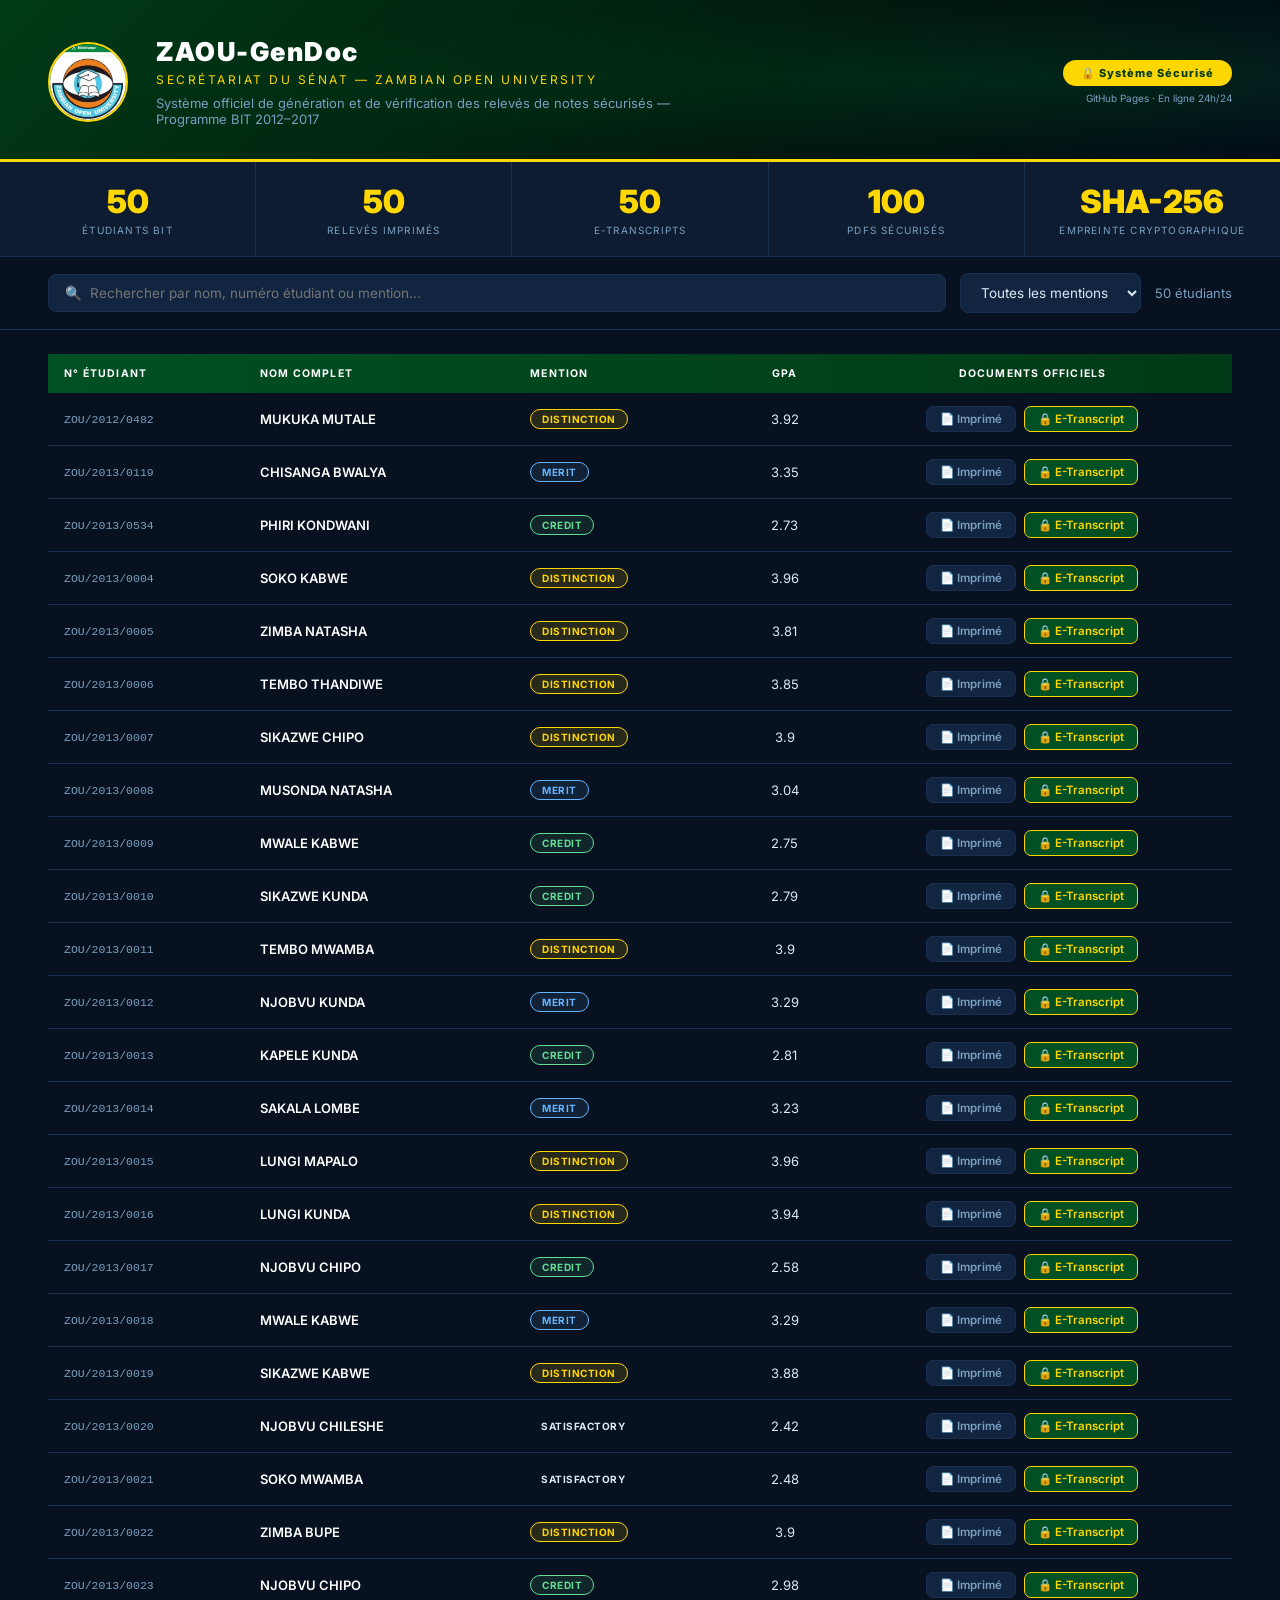
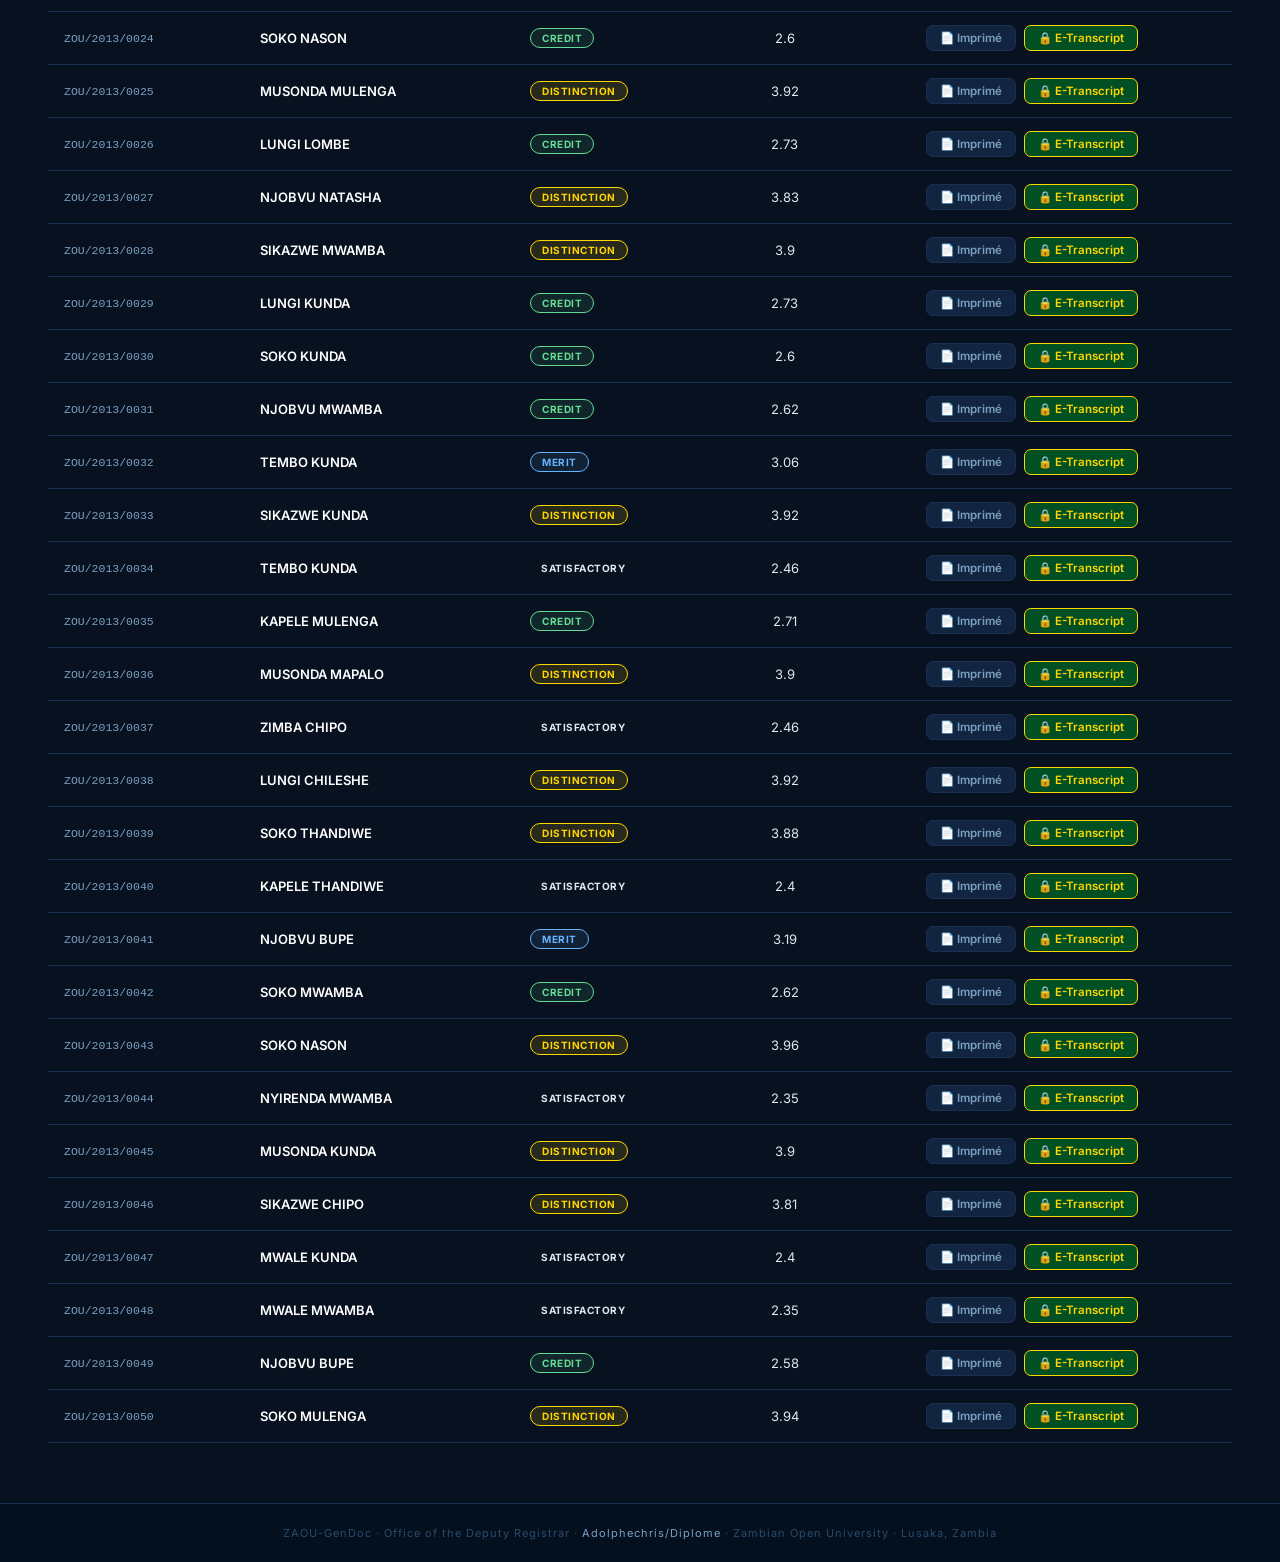
==== index.html @ 06f180b6 "feat: index.html unified portal for GitHub Pages deployment" ====
<!DOCTYPE html>
<html lang="fr">
<head>
  <meta charset="UTF-8">
  <meta name="viewport" content="width=device-width, initial-scale=1">
  <meta name="description" content="Système officiel de génération des relevés de notes sécurisés - Zambian Open University, Secrétariat du Sénat">
  <title>ZAOU-GenDoc — Secrétariat du Sénat</title>
  <link rel="preconnect" href="https://fonts.googleapis.com">
  <link href="https://fonts.googleapis.com/css2?family=Inter:wght@300;400;600;700;900&display=swap" rel="stylesheet">
  <style>
    *, *::before, *::after { box-sizing: border-box; margin: 0; padding: 0; }

    :root {
      --green-dark:   #003a16;
      --green-mid:    #005023;
      --green-light:  #007a38;
      --gold:         #FFD700;
      --gold-dim:     #c9a800;
      --bg:           #08111f;
      --bg2:          #0d1c30;
      --bg3:          #122540;
      --border:       #1a3050;
      --text:         #dde8f5;
      --text-dim:     #7a9fc0;
      --mono:         "Courier New", monospace;
    }

    body { font-family: "Inter", sans-serif; background: var(--bg); color: var(--text); min-height: 100vh; }

    /* ── HERO HEADER ── */
    .hero {
      background: linear-gradient(135deg, var(--green-dark) 0%, #001a0d 60%, #020d18 100%);
      border-bottom: 3px solid var(--gold);
      padding: 36px 48px 32px;
      display: flex; align-items: center; gap: 28px;
      position: relative; overflow: hidden;
    }
    .hero::before {
      content: ""; position: absolute; inset: 0;
      background: radial-gradient(ellipse at 80% 50%, rgba(0,120,56,0.18) 0%, transparent 65%);
    }
    .hero-logo { width: 80px; height: 80px; border-radius: 50%; border: 2.5px solid var(--gold); object-fit: cover; flex-shrink: 0; position: relative; z-index: 1; }
    .hero-text { position: relative; z-index: 1; }
    .hero-text h1 { font-size: 26px; font-weight: 900; color: #fff; letter-spacing: 1.5px; }
    .hero-text .subtitle { font-size: 12px; color: var(--gold); letter-spacing: 2.5px; text-transform: uppercase; margin-top: 5px; }
    .hero-text .desc { font-size: 13px; color: var(--text-dim); margin-top: 8px; max-width: 520px; }
    .hero-badge { margin-left: auto; position: relative; z-index: 1; text-align: right; }
    .hero-badge .pill { background: var(--gold); color: var(--green-dark); font-size: 11px; font-weight: 800; padding: 6px 18px; border-radius: 20px; letter-spacing: 1px; display: inline-block; }
    .hero-badge .updated { font-size: 10px; color: var(--text-dim); margin-top: 6px; }

    /* ── STATS ── */
    .stats-bar {
      background: var(--bg2); border-bottom: 1px solid var(--border);
      display: flex; gap: 0; padding: 0;
    }
    .stat {
      flex: 1; padding: 20px 24px; text-align: center;
      border-right: 1px solid var(--border);
      transition: background .2s;
    }
    .stat:last-child { border-right: none; }
    .stat:hover { background: var(--bg3); }
    .stat .n { font-size: 32px; font-weight: 900; color: var(--gold); }
    .stat .l { font-size: 10px; color: var(--text-dim); text-transform: uppercase; letter-spacing: 1.2px; margin-top: 3px; }

    /* ── TOOLBAR ── */
    .toolbar {
      background: var(--bg); border-bottom: 1px solid var(--border);
      padding: 16px 48px; display: flex; align-items: center; gap: 14px; flex-wrap: wrap;
    }
    .toolbar input, .toolbar select {
      background: var(--bg3); border: 1px solid var(--border); border-radius: 8px;
      color: var(--text); padding: 10px 16px; font-size: 13.5px; outline: none;
      font-family: inherit;
    }
    .toolbar input { flex: 1; min-width: 240px; }
    .toolbar input:focus, .toolbar select:focus { border-color: var(--gold); }
    .toolbar select { cursor: pointer; }
    .toolbar .count { font-size: 13px; color: var(--text-dim); margin-left: auto; white-space: nowrap; }

    /* ── TABLE ── */
    .table-wrap { padding: 24px 48px 60px; overflow-x: auto; }
    table { width: 100%; border-collapse: collapse; min-width: 780px; }
    thead tr { background: linear-gradient(90deg, var(--green-mid), var(--green-dark)); }
    thead th { padding: 13px 16px; text-align: left; font-size: 10.5px; font-weight: 700; letter-spacing: 1.2px; text-transform: uppercase; color: #fff; }
    thead th.center { text-align: center; }
    tbody tr { border-bottom: 1px solid var(--border); transition: background .15s; }
    tbody tr:hover { background: var(--bg3); }
    tbody td { padding: 11px 16px; font-size: 13px; vertical-align: middle; }
    td.mono { font-family: var(--mono); font-size: 11.5px; color: var(--text-dim); }
    td.name { font-weight: 600; color: #fff; }
    td.center { text-align: center; }

    /* ── BADGES ── */
    .badge { display: inline-block; font-size: 10px; font-weight: 700; padding: 3px 11px; border-radius: 14px; letter-spacing: .5px; text-transform: uppercase; }
    .badge-DISTINCTION { background: rgba(255,215,0,.12); color: var(--gold); border: 1px solid var(--gold); }
    .badge-MERIT       { background: rgba(100,180,255,.1); color: #64b4ff; border: 1px solid #64b4ff; }
    .badge-CREDIT      { background: rgba(100,220,150,.1); color: #64dc96; border: 1px solid #64dc96; }

    /* ── BUTTONS ── */
    .btn { display: inline-block; padding: 5px 13px; border-radius: 7px; font-size: 11.5px; font-weight: 600; text-decoration: none; margin: 2px; transition: transform .15s, box-shadow .15s, opacity .15s; }
    .btn:hover { transform: translateY(-2px); box-shadow: 0 5px 16px rgba(0,0,0,.45); opacity: .9; }
    .btn-print  { background: var(--bg3); color: var(--text-dim); border: 1px solid var(--border); }
    .btn-etrans { background: var(--green-mid); color: var(--gold); border: 1px solid var(--gold); }

    /* ── FOOTER ── */
    footer { background: #05101f; border-top: 1px solid var(--border); text-align: center; padding: 22px; font-size: 11px; color: #2a4a6a; letter-spacing: 1px; }
    footer a { color: var(--text-dim); text-decoration: none; }
    footer a:hover { color: var(--gold); }

    /* ── RESPONSIVE ── */
    @media (max-width: 700px) {
      .hero { flex-wrap: wrap; padding: 24px 20px; }
      .hero-badge { margin-left: 0; }
      .toolbar, .table-wrap { padding-left: 16px; padding-right: 16px; }
      .stats-bar { flex-wrap: wrap; }
      .stat { min-width: 48%; }
    }
  </style>
</head>
<body>

<header class="hero">
  <img class="hero-logo" src="assets/zaou_logo.png" alt="ZAOU">
  <div class="hero-text">
    <h1>ZAOU-GenDoc</h1>
    <div class="subtitle">Secrétariat du Sénat — Zambian Open University</div>
    <div class="desc">Système officiel de génération et de vérification des relevés de notes sécurisés — Programme BIT 2012–2017</div>
  </div>
  <div class="hero-badge">
    <div class="pill">🔒 Système Sécurisé</div>
    <div class="updated">GitHub Pages · En ligne 24h/24</div>
  </div>
</header>

<div class="stats-bar">
  <div class="stat"><div class="n">50</div><div class="l">Étudiants BIT</div></div>
  <div class="stat"><div class="n">50</div><div class="l">Relevés Imprimés</div></div>
  <div class="stat"><div class="n">50</div><div class="l">E-Transcripts</div></div>
  <div class="stat"><div class="n">100</div><div class="l">PDFs Sécurisés</div></div>
  <div class="stat"><div class="n">SHA-256</div><div class="l">Empreinte Cryptographique</div></div>
</div>

<div class="toolbar">
  <input type="text" id="q" placeholder="🔍  Rechercher par nom, numéro étudiant ou mention..." oninput="filter()">
  <select id="m" onchange="filter()">
    <option value="">Toutes les mentions</option>
    <option value="DISTINCTION">DISTINCTION</option>
    <option value="MERIT">MERIT</option>
    <option value="CREDIT">CREDIT</option>
  </select>
  <span class="count" id="cnt">50 étudiants</span>
</div>

<div class="table-wrap">
  <table>
    <thead>
      <tr>
        <th>N° Étudiant</th>
        <th>Nom Complet</th>
        <th>Mention</th>
        <th class="center">GPA</th>
        <th class="center">Documents Officiels</th>
      </tr>
    </thead>
    <tbody id="tb">
    <tr>
      <td class="mono">ZOU/2012/0482</td>
      <td class="name">MUKUKA MUTALE</td>
      <td><span class="badge badge-DISTINCTION">DISTINCTION</span></td>
      <td class="center">3.92</td>
      <td class="center">
        <a class="btn btn-print" href="output/pdfs/ZOU_2012_0482_BIT_TRANSCRIPT.pdf" target="_blank">📄 Imprimé</a>
        <a class="btn btn-etrans" href="output/etranscripts/ZOU_2012_0482_BIT_E-TRANSCRIPT.pdf" target="_blank">🔒 E-Transcript</a>
      </td>
    </tr>
    <tr>
      <td class="mono">ZOU/2013/0119</td>
      <td class="name">CHISANGA BWALYA</td>
      <td><span class="badge badge-MERIT">MERIT</span></td>
      <td class="center">3.35</td>
      <td class="center">
        <a class="btn btn-print" href="output/pdfs/ZOU_2013_0119_BIT_TRANSCRIPT.pdf" target="_blank">📄 Imprimé</a>
        <a class="btn btn-etrans" href="output/etranscripts/ZOU_2013_0119_BIT_E-TRANSCRIPT.pdf" target="_blank">🔒 E-Transcript</a>
      </td>
    </tr>
    <tr>
      <td class="mono">ZOU/2013/0534</td>
      <td class="name">PHIRI KONDWANI</td>
      <td><span class="badge badge-CREDIT">CREDIT</span></td>
      <td class="center">2.73</td>
      <td class="center">
        <a class="btn btn-print" href="output/pdfs/ZOU_2013_0534_BIT_TRANSCRIPT.pdf" target="_blank">📄 Imprimé</a>
        <a class="btn btn-etrans" href="output/etranscripts/ZOU_2013_0534_BIT_E-TRANSCRIPT.pdf" target="_blank">🔒 E-Transcript</a>
      </td>
    </tr>
    <tr>
      <td class="mono">ZOU/2013/0004</td>
      <td class="name">SOKO KABWE</td>
      <td><span class="badge badge-DISTINCTION">DISTINCTION</span></td>
      <td class="center">3.96</td>
      <td class="center">
        <a class="btn btn-print" href="output/pdfs/ZOU_2013_0004_BIT_TRANSCRIPT.pdf" target="_blank">📄 Imprimé</a>
        <a class="btn btn-etrans" href="output/etranscripts/ZOU_2013_0004_BIT_E-TRANSCRIPT.pdf" target="_blank">🔒 E-Transcript</a>
      </td>
    </tr>
    <tr>
      <td class="mono">ZOU/2013/0005</td>
      <td class="name">ZIMBA NATASHA</td>
      <td><span class="badge badge-DISTINCTION">DISTINCTION</span></td>
      <td class="center">3.81</td>
      <td class="center">
        <a class="btn btn-print" href="output/pdfs/ZOU_2013_0005_BIT_TRANSCRIPT.pdf" target="_blank">📄 Imprimé</a>
        <a class="btn btn-etrans" href="output/etranscripts/ZOU_2013_0005_BIT_E-TRANSCRIPT.pdf" target="_blank">🔒 E-Transcript</a>
      </td>
    </tr>
    <tr>
      <td class="mono">ZOU/2013/0006</td>
      <td class="name">TEMBO THANDIWE</td>
      <td><span class="badge badge-DISTINCTION">DISTINCTION</span></td>
      <td class="center">3.85</td>
      <td class="center">
        <a class="btn btn-print" href="output/pdfs/ZOU_2013_0006_BIT_TRANSCRIPT.pdf" target="_blank">📄 Imprimé</a>
        <a class="btn btn-etrans" href="output/etranscripts/ZOU_2013_0006_BIT_E-TRANSCRIPT.pdf" target="_blank">🔒 E-Transcript</a>
      </td>
    </tr>
    <tr>
      <td class="mono">ZOU/2013/0007</td>
      <td class="name">SIKAZWE CHIPO</td>
      <td><span class="badge badge-DISTINCTION">DISTINCTION</span></td>
      <td class="center">3.9</td>
      <td class="center">
        <a class="btn btn-print" href="output/pdfs/ZOU_2013_0007_BIT_TRANSCRIPT.pdf" target="_blank">📄 Imprimé</a>
        <a class="btn btn-etrans" href="output/etranscripts/ZOU_2013_0007_BIT_E-TRANSCRIPT.pdf" target="_blank">🔒 E-Transcript</a>
      </td>
    </tr>
    <tr>
      <td class="mono">ZOU/2013/0008</td>
      <td class="name">MUSONDA NATASHA</td>
      <td><span class="badge badge-MERIT">MERIT</span></td>
      <td class="center">3.04</td>
      <td class="center">
        <a class="btn btn-print" href="output/pdfs/ZOU_2013_0008_BIT_TRANSCRIPT.pdf" target="_blank">📄 Imprimé</a>
        <a class="btn btn-etrans" href="output/etranscripts/ZOU_2013_0008_BIT_E-TRANSCRIPT.pdf" target="_blank">🔒 E-Transcript</a>
      </td>
    </tr>
    <tr>
      <td class="mono">ZOU/2013/0009</td>
      <td class="name">MWALE KABWE</td>
      <td><span class="badge badge-CREDIT">CREDIT</span></td>
      <td class="center">2.75</td>
      <td class="center">
        <a class="btn btn-print" href="output/pdfs/ZOU_2013_0009_BIT_TRANSCRIPT.pdf" target="_blank">📄 Imprimé</a>
        <a class="btn btn-etrans" href="output/etranscripts/ZOU_2013_0009_BIT_E-TRANSCRIPT.pdf" target="_blank">🔒 E-Transcript</a>
      </td>
    </tr>
    <tr>
      <td class="mono">ZOU/2013/0010</td>
      <td class="name">SIKAZWE KUNDA</td>
      <td><span class="badge badge-CREDIT">CREDIT</span></td>
      <td class="center">2.79</td>
      <td class="center">
        <a class="btn btn-print" href="output/pdfs/ZOU_2013_0010_BIT_TRANSCRIPT.pdf" target="_blank">📄 Imprimé</a>
        <a class="btn btn-etrans" href="output/etranscripts/ZOU_2013_0010_BIT_E-TRANSCRIPT.pdf" target="_blank">🔒 E-Transcript</a>
      </td>
    </tr>
    <tr>
      <td class="mono">ZOU/2013/0011</td>
      <td class="name">TEMBO MWAMBA</td>
      <td><span class="badge badge-DISTINCTION">DISTINCTION</span></td>
      <td class="center">3.9</td>
      <td class="center">
        <a class="btn btn-print" href="output/pdfs/ZOU_2013_0011_BIT_TRANSCRIPT.pdf" target="_blank">📄 Imprimé</a>
        <a class="btn btn-etrans" href="output/etranscripts/ZOU_2013_0011_BIT_E-TRANSCRIPT.pdf" target="_blank">🔒 E-Transcript</a>
      </td>
    </tr>
    <tr>
      <td class="mono">ZOU/2013/0012</td>
      <td class="name">NJOBVU KUNDA</td>
      <td><span class="badge badge-MERIT">MERIT</span></td>
      <td class="center">3.29</td>
      <td class="center">
        <a class="btn btn-print" href="output/pdfs/ZOU_2013_0012_BIT_TRANSCRIPT.pdf" target="_blank">📄 Imprimé</a>
        <a class="btn btn-etrans" href="output/etranscripts/ZOU_2013_0012_BIT_E-TRANSCRIPT.pdf" target="_blank">🔒 E-Transcript</a>
      </td>
    </tr>
    <tr>
      <td class="mono">ZOU/2013/0013</td>
      <td class="name">KAPELE KUNDA</td>
      <td><span class="badge badge-CREDIT">CREDIT</span></td>
      <td class="center">2.81</td>
      <td class="center">
        <a class="btn btn-print" href="output/pdfs/ZOU_2013_0013_BIT_TRANSCRIPT.pdf" target="_blank">📄 Imprimé</a>
        <a class="btn btn-etrans" href="output/etranscripts/ZOU_2013_0013_BIT_E-TRANSCRIPT.pdf" target="_blank">🔒 E-Transcript</a>
      </td>
    </tr>
    <tr>
      <td class="mono">ZOU/2013/0014</td>
      <td class="name">SAKALA LOMBE</td>
      <td><span class="badge badge-MERIT">MERIT</span></td>
      <td class="center">3.23</td>
      <td class="center">
        <a class="btn btn-print" href="output/pdfs/ZOU_2013_0014_BIT_TRANSCRIPT.pdf" target="_blank">📄 Imprimé</a>
        <a class="btn btn-etrans" href="output/etranscripts/ZOU_2013_0014_BIT_E-TRANSCRIPT.pdf" target="_blank">🔒 E-Transcript</a>
      </td>
    </tr>
    <tr>
      <td class="mono">ZOU/2013/0015</td>
      <td class="name">LUNGI MAPALO</td>
      <td><span class="badge badge-DISTINCTION">DISTINCTION</span></td>
      <td class="center">3.96</td>
      <td class="center">
        <a class="btn btn-print" href="output/pdfs/ZOU_2013_0015_BIT_TRANSCRIPT.pdf" target="_blank">📄 Imprimé</a>
        <a class="btn btn-etrans" href="output/etranscripts/ZOU_2013_0015_BIT_E-TRANSCRIPT.pdf" target="_blank">🔒 E-Transcript</a>
      </td>
    </tr>
    <tr>
      <td class="mono">ZOU/2013/0016</td>
      <td class="name">LUNGI KUNDA</td>
      <td><span class="badge badge-DISTINCTION">DISTINCTION</span></td>
      <td class="center">3.94</td>
      <td class="center">
        <a class="btn btn-print" href="output/pdfs/ZOU_2013_0016_BIT_TRANSCRIPT.pdf" target="_blank">📄 Imprimé</a>
        <a class="btn btn-etrans" href="output/etranscripts/ZOU_2013_0016_BIT_E-TRANSCRIPT.pdf" target="_blank">🔒 E-Transcript</a>
      </td>
    </tr>
    <tr>
      <td class="mono">ZOU/2013/0017</td>
      <td class="name">NJOBVU CHIPO</td>
      <td><span class="badge badge-CREDIT">CREDIT</span></td>
      <td class="center">2.58</td>
      <td class="center">
        <a class="btn btn-print" href="output/pdfs/ZOU_2013_0017_BIT_TRANSCRIPT.pdf" target="_blank">📄 Imprimé</a>
        <a class="btn btn-etrans" href="output/etranscripts/ZOU_2013_0017_BIT_E-TRANSCRIPT.pdf" target="_blank">🔒 E-Transcript</a>
      </td>
    </tr>
    <tr>
      <td class="mono">ZOU/2013/0018</td>
      <td class="name">MWALE KABWE</td>
      <td><span class="badge badge-MERIT">MERIT</span></td>
      <td class="center">3.29</td>
      <td class="center">
        <a class="btn btn-print" href="output/pdfs/ZOU_2013_0018_BIT_TRANSCRIPT.pdf" target="_blank">📄 Imprimé</a>
        <a class="btn btn-etrans" href="output/etranscripts/ZOU_2013_0018_BIT_E-TRANSCRIPT.pdf" target="_blank">🔒 E-Transcript</a>
      </td>
    </tr>
    <tr>
      <td class="mono">ZOU/2013/0019</td>
      <td class="name">SIKAZWE KABWE</td>
      <td><span class="badge badge-DISTINCTION">DISTINCTION</span></td>
      <td class="center">3.88</td>
      <td class="center">
        <a class="btn btn-print" href="output/pdfs/ZOU_2013_0019_BIT_TRANSCRIPT.pdf" target="_blank">📄 Imprimé</a>
        <a class="btn btn-etrans" href="output/etranscripts/ZOU_2013_0019_BIT_E-TRANSCRIPT.pdf" target="_blank">🔒 E-Transcript</a>
      </td>
    </tr>
    <tr>
      <td class="mono">ZOU/2013/0020</td>
      <td class="name">NJOBVU CHILESHE</td>
      <td><span class="badge badge-SATISFACTORY">SATISFACTORY</span></td>
      <td class="center">2.42</td>
      <td class="center">
        <a class="btn btn-print" href="output/pdfs/ZOU_2013_0020_BIT_TRANSCRIPT.pdf" target="_blank">📄 Imprimé</a>
        <a class="btn btn-etrans" href="output/etranscripts/ZOU_2013_0020_BIT_E-TRANSCRIPT.pdf" target="_blank">🔒 E-Transcript</a>
      </td>
    </tr>
    <tr>
      <td class="mono">ZOU/2013/0021</td>
      <td class="name">SOKO MWAMBA</td>
      <td><span class="badge badge-SATISFACTORY">SATISFACTORY</span></td>
      <td class="center">2.48</td>
      <td class="center">
        <a class="btn btn-print" href="output/pdfs/ZOU_2013_0021_BIT_TRANSCRIPT.pdf" target="_blank">📄 Imprimé</a>
        <a class="btn btn-etrans" href="output/etranscripts/ZOU_2013_0021_BIT_E-TRANSCRIPT.pdf" target="_blank">🔒 E-Transcript</a>
      </td>
    </tr>
    <tr>
      <td class="mono">ZOU/2013/0022</td>
      <td class="name">ZIMBA BUPE</td>
      <td><span class="badge badge-DISTINCTION">DISTINCTION</span></td>
      <td class="center">3.9</td>
      <td class="center">
        <a class="btn btn-print" href="output/pdfs/ZOU_2013_0022_BIT_TRANSCRIPT.pdf" target="_blank">📄 Imprimé</a>
        <a class="btn btn-etrans" href="output/etranscripts/ZOU_2013_0022_BIT_E-TRANSCRIPT.pdf" target="_blank">🔒 E-Transcript</a>
      </td>
    </tr>
    <tr>
      <td class="mono">ZOU/2013/0023</td>
      <td class="name">NJOBVU CHIPO</td>
      <td><span class="badge badge-CREDIT">CREDIT</span></td>
      <td class="center">2.98</td>
      <td class="center">
        <a class="btn btn-print" href="output/pdfs/ZOU_2013_0023_BIT_TRANSCRIPT.pdf" target="_blank">📄 Imprimé</a>
        <a class="btn btn-etrans" href="output/etranscripts/ZOU_2013_0023_BIT_E-TRANSCRIPT.pdf" target="_blank">🔒 E-Transcript</a>
      </td>
    </tr>
    <tr>
      <td class="mono">ZOU/2013/0024</td>
      <td class="name">SOKO NASON</td>
      <td><span class="badge badge-CREDIT">CREDIT</span></td>
      <td class="center">2.6</td>
      <td class="center">
        <a class="btn btn-print" href="output/pdfs/ZOU_2013_0024_BIT_TRANSCRIPT.pdf" target="_blank">📄 Imprimé</a>
        <a class="btn btn-etrans" href="output/etranscripts/ZOU_2013_0024_BIT_E-TRANSCRIPT.pdf" target="_blank">🔒 E-Transcript</a>
      </td>
    </tr>
    <tr>
      <td class="mono">ZOU/2013/0025</td>
      <td class="name">MUSONDA MULENGA</td>
      <td><span class="badge badge-DISTINCTION">DISTINCTION</span></td>
      <td class="center">3.92</td>
      <td class="center">
        <a class="btn btn-print" href="output/pdfs/ZOU_2013_0025_BIT_TRANSCRIPT.pdf" target="_blank">📄 Imprimé</a>
        <a class="btn btn-etrans" href="output/etranscripts/ZOU_2013_0025_BIT_E-TRANSCRIPT.pdf" target="_blank">🔒 E-Transcript</a>
      </td>
    </tr>
    <tr>
      <td class="mono">ZOU/2013/0026</td>
      <td class="name">LUNGI LOMBE</td>
      <td><span class="badge badge-CREDIT">CREDIT</span></td>
      <td class="center">2.73</td>
      <td class="center">
        <a class="btn btn-print" href="output/pdfs/ZOU_2013_0026_BIT_TRANSCRIPT.pdf" target="_blank">📄 Imprimé</a>
        <a class="btn btn-etrans" href="output/etranscripts/ZOU_2013_0026_BIT_E-TRANSCRIPT.pdf" target="_blank">🔒 E-Transcript</a>
      </td>
    </tr>
    <tr>
      <td class="mono">ZOU/2013/0027</td>
      <td class="name">NJOBVU NATASHA</td>
      <td><span class="badge badge-DISTINCTION">DISTINCTION</span></td>
      <td class="center">3.83</td>
      <td class="center">
        <a class="btn btn-print" href="output/pdfs/ZOU_2013_0027_BIT_TRANSCRIPT.pdf" target="_blank">📄 Imprimé</a>
        <a class="btn btn-etrans" href="output/etranscripts/ZOU_2013_0027_BIT_E-TRANSCRIPT.pdf" target="_blank">🔒 E-Transcript</a>
      </td>
    </tr>
    <tr>
      <td class="mono">ZOU/2013/0028</td>
      <td class="name">SIKAZWE MWAMBA</td>
      <td><span class="badge badge-DISTINCTION">DISTINCTION</span></td>
      <td class="center">3.9</td>
      <td class="center">
        <a class="btn btn-print" href="output/pdfs/ZOU_2013_0028_BIT_TRANSCRIPT.pdf" target="_blank">📄 Imprimé</a>
        <a class="btn btn-etrans" href="output/etranscripts/ZOU_2013_0028_BIT_E-TRANSCRIPT.pdf" target="_blank">🔒 E-Transcript</a>
      </td>
    </tr>
    <tr>
      <td class="mono">ZOU/2013/0029</td>
      <td class="name">LUNGI KUNDA</td>
      <td><span class="badge badge-CREDIT">CREDIT</span></td>
      <td class="center">2.73</td>
      <td class="center">
        <a class="btn btn-print" href="output/pdfs/ZOU_2013_0029_BIT_TRANSCRIPT.pdf" target="_blank">📄 Imprimé</a>
        <a class="btn btn-etrans" href="output/etranscripts/ZOU_2013_0029_BIT_E-TRANSCRIPT.pdf" target="_blank">🔒 E-Transcript</a>
      </td>
    </tr>
    <tr>
      <td class="mono">ZOU/2013/0030</td>
      <td class="name">SOKO KUNDA</td>
      <td><span class="badge badge-CREDIT">CREDIT</span></td>
      <td class="center">2.6</td>
      <td class="center">
        <a class="btn btn-print" href="output/pdfs/ZOU_2013_0030_BIT_TRANSCRIPT.pdf" target="_blank">📄 Imprimé</a>
        <a class="btn btn-etrans" href="output/etranscripts/ZOU_2013_0030_BIT_E-TRANSCRIPT.pdf" target="_blank">🔒 E-Transcript</a>
      </td>
    </tr>
    <tr>
      <td class="mono">ZOU/2013/0031</td>
      <td class="name">NJOBVU MWAMBA</td>
      <td><span class="badge badge-CREDIT">CREDIT</span></td>
      <td class="center">2.62</td>
      <td class="center">
        <a class="btn btn-print" href="output/pdfs/ZOU_2013_0031_BIT_TRANSCRIPT.pdf" target="_blank">📄 Imprimé</a>
        <a class="btn btn-etrans" href="output/etranscripts/ZOU_2013_0031_BIT_E-TRANSCRIPT.pdf" target="_blank">🔒 E-Transcript</a>
      </td>
    </tr>
    <tr>
      <td class="mono">ZOU/2013/0032</td>
      <td class="name">TEMBO KUNDA</td>
      <td><span class="badge badge-MERIT">MERIT</span></td>
      <td class="center">3.06</td>
      <td class="center">
        <a class="btn btn-print" href="output/pdfs/ZOU_2013_0032_BIT_TRANSCRIPT.pdf" target="_blank">📄 Imprimé</a>
        <a class="btn btn-etrans" href="output/etranscripts/ZOU_2013_0032_BIT_E-TRANSCRIPT.pdf" target="_blank">🔒 E-Transcript</a>
      </td>
    </tr>
    <tr>
      <td class="mono">ZOU/2013/0033</td>
      <td class="name">SIKAZWE KUNDA</td>
      <td><span class="badge badge-DISTINCTION">DISTINCTION</span></td>
      <td class="center">3.92</td>
      <td class="center">
        <a class="btn btn-print" href="output/pdfs/ZOU_2013_0033_BIT_TRANSCRIPT.pdf" target="_blank">📄 Imprimé</a>
        <a class="btn btn-etrans" href="output/etranscripts/ZOU_2013_0033_BIT_E-TRANSCRIPT.pdf" target="_blank">🔒 E-Transcript</a>
      </td>
    </tr>
    <tr>
      <td class="mono">ZOU/2013/0034</td>
      <td class="name">TEMBO KUNDA</td>
      <td><span class="badge badge-SATISFACTORY">SATISFACTORY</span></td>
      <td class="center">2.46</td>
      <td class="center">
        <a class="btn btn-print" href="output/pdfs/ZOU_2013_0034_BIT_TRANSCRIPT.pdf" target="_blank">📄 Imprimé</a>
        <a class="btn btn-etrans" href="output/etranscripts/ZOU_2013_0034_BIT_E-TRANSCRIPT.pdf" target="_blank">🔒 E-Transcript</a>
      </td>
    </tr>
    <tr>
      <td class="mono">ZOU/2013/0035</td>
      <td class="name">KAPELE MULENGA</td>
      <td><span class="badge badge-CREDIT">CREDIT</span></td>
      <td class="center">2.71</td>
      <td class="center">
        <a class="btn btn-print" href="output/pdfs/ZOU_2013_0035_BIT_TRANSCRIPT.pdf" target="_blank">📄 Imprimé</a>
        <a class="btn btn-etrans" href="output/etranscripts/ZOU_2013_0035_BIT_E-TRANSCRIPT.pdf" target="_blank">🔒 E-Transcript</a>
      </td>
    </tr>
    <tr>
      <td class="mono">ZOU/2013/0036</td>
      <td class="name">MUSONDA MAPALO</td>
      <td><span class="badge badge-DISTINCTION">DISTINCTION</span></td>
      <td class="center">3.9</td>
      <td class="center">
        <a class="btn btn-print" href="output/pdfs/ZOU_2013_0036_BIT_TRANSCRIPT.pdf" target="_blank">📄 Imprimé</a>
        <a class="btn btn-etrans" href="output/etranscripts/ZOU_2013_0036_BIT_E-TRANSCRIPT.pdf" target="_blank">🔒 E-Transcript</a>
      </td>
    </tr>
    <tr>
      <td class="mono">ZOU/2013/0037</td>
      <td class="name">ZIMBA CHIPO</td>
      <td><span class="badge badge-SATISFACTORY">SATISFACTORY</span></td>
      <td class="center">2.46</td>
      <td class="center">
        <a class="btn btn-print" href="output/pdfs/ZOU_2013_0037_BIT_TRANSCRIPT.pdf" target="_blank">📄 Imprimé</a>
        <a class="btn btn-etrans" href="output/etranscripts/ZOU_2013_0037_BIT_E-TRANSCRIPT.pdf" target="_blank">🔒 E-Transcript</a>
      </td>
    </tr>
    <tr>
      <td class="mono">ZOU/2013/0038</td>
      <td class="name">LUNGI CHILESHE</td>
      <td><span class="badge badge-DISTINCTION">DISTINCTION</span></td>
      <td class="center">3.92</td>
      <td class="center">
        <a class="btn btn-print" href="output/pdfs/ZOU_2013_0038_BIT_TRANSCRIPT.pdf" target="_blank">📄 Imprimé</a>
        <a class="btn btn-etrans" href="output/etranscripts/ZOU_2013_0038_BIT_E-TRANSCRIPT.pdf" target="_blank">🔒 E-Transcript</a>
      </td>
    </tr>
    <tr>
      <td class="mono">ZOU/2013/0039</td>
      <td class="name">SOKO THANDIWE</td>
      <td><span class="badge badge-DISTINCTION">DISTINCTION</span></td>
      <td class="center">3.88</td>
      <td class="center">
        <a class="btn btn-print" href="output/pdfs/ZOU_2013_0039_BIT_TRANSCRIPT.pdf" target="_blank">📄 Imprimé</a>
        <a class="btn btn-etrans" href="output/etranscripts/ZOU_2013_0039_BIT_E-TRANSCRIPT.pdf" target="_blank">🔒 E-Transcript</a>
      </td>
    </tr>
    <tr>
      <td class="mono">ZOU/2013/0040</td>
      <td class="name">KAPELE THANDIWE</td>
      <td><span class="badge badge-SATISFACTORY">SATISFACTORY</span></td>
      <td class="center">2.4</td>
      <td class="center">
        <a class="btn btn-print" href="output/pdfs/ZOU_2013_0040_BIT_TRANSCRIPT.pdf" target="_blank">📄 Imprimé</a>
        <a class="btn btn-etrans" href="output/etranscripts/ZOU_2013_0040_BIT_E-TRANSCRIPT.pdf" target="_blank">🔒 E-Transcript</a>
      </td>
    </tr>
    <tr>
      <td class="mono">ZOU/2013/0041</td>
      <td class="name">NJOBVU BUPE</td>
      <td><span class="badge badge-MERIT">MERIT</span></td>
      <td class="center">3.19</td>
      <td class="center">
        <a class="btn btn-print" href="output/pdfs/ZOU_2013_0041_BIT_TRANSCRIPT.pdf" target="_blank">📄 Imprimé</a>
        <a class="btn btn-etrans" href="output/etranscripts/ZOU_2013_0041_BIT_E-TRANSCRIPT.pdf" target="_blank">🔒 E-Transcript</a>
      </td>
    </tr>
    <tr>
      <td class="mono">ZOU/2013/0042</td>
      <td class="name">SOKO MWAMBA</td>
      <td><span class="badge badge-CREDIT">CREDIT</span></td>
      <td class="center">2.62</td>
      <td class="center">
        <a class="btn btn-print" href="output/pdfs/ZOU_2013_0042_BIT_TRANSCRIPT.pdf" target="_blank">📄 Imprimé</a>
        <a class="btn btn-etrans" href="output/etranscripts/ZOU_2013_0042_BIT_E-TRANSCRIPT.pdf" target="_blank">🔒 E-Transcript</a>
      </td>
    </tr>
    <tr>
      <td class="mono">ZOU/2013/0043</td>
      <td class="name">SOKO NASON</td>
      <td><span class="badge badge-DISTINCTION">DISTINCTION</span></td>
      <td class="center">3.96</td>
      <td class="center">
        <a class="btn btn-print" href="output/pdfs/ZOU_2013_0043_BIT_TRANSCRIPT.pdf" target="_blank">📄 Imprimé</a>
        <a class="btn btn-etrans" href="output/etranscripts/ZOU_2013_0043_BIT_E-TRANSCRIPT.pdf" target="_blank">🔒 E-Transcript</a>
      </td>
    </tr>
    <tr>
      <td class="mono">ZOU/2013/0044</td>
      <td class="name">NYIRENDA MWAMBA</td>
      <td><span class="badge badge-SATISFACTORY">SATISFACTORY</span></td>
      <td class="center">2.35</td>
      <td class="center">
        <a class="btn btn-print" href="output/pdfs/ZOU_2013_0044_BIT_TRANSCRIPT.pdf" target="_blank">📄 Imprimé</a>
        <a class="btn btn-etrans" href="output/etranscripts/ZOU_2013_0044_BIT_E-TRANSCRIPT.pdf" target="_blank">🔒 E-Transcript</a>
      </td>
    </tr>
    <tr>
      <td class="mono">ZOU/2013/0045</td>
      <td class="name">MUSONDA KUNDA</td>
      <td><span class="badge badge-DISTINCTION">DISTINCTION</span></td>
      <td class="center">3.9</td>
      <td class="center">
        <a class="btn btn-print" href="output/pdfs/ZOU_2013_0045_BIT_TRANSCRIPT.pdf" target="_blank">📄 Imprimé</a>
        <a class="btn btn-etrans" href="output/etranscripts/ZOU_2013_0045_BIT_E-TRANSCRIPT.pdf" target="_blank">🔒 E-Transcript</a>
      </td>
    </tr>
    <tr>
      <td class="mono">ZOU/2013/0046</td>
      <td class="name">SIKAZWE CHIPO</td>
      <td><span class="badge badge-DISTINCTION">DISTINCTION</span></td>
      <td class="center">3.81</td>
      <td class="center">
        <a class="btn btn-print" href="output/pdfs/ZOU_2013_0046_BIT_TRANSCRIPT.pdf" target="_blank">📄 Imprimé</a>
        <a class="btn btn-etrans" href="output/etranscripts/ZOU_2013_0046_BIT_E-TRANSCRIPT.pdf" target="_blank">🔒 E-Transcript</a>
      </td>
    </tr>
    <tr>
      <td class="mono">ZOU/2013/0047</td>
      <td class="name">MWALE KUNDA</td>
      <td><span class="badge badge-SATISFACTORY">SATISFACTORY</span></td>
      <td class="center">2.4</td>
      <td class="center">
        <a class="btn btn-print" href="output/pdfs/ZOU_2013_0047_BIT_TRANSCRIPT.pdf" target="_blank">📄 Imprimé</a>
        <a class="btn btn-etrans" href="output/etranscripts/ZOU_2013_0047_BIT_E-TRANSCRIPT.pdf" target="_blank">🔒 E-Transcript</a>
      </td>
    </tr>
    <tr>
      <td class="mono">ZOU/2013/0048</td>
      <td class="name">MWALE MWAMBA</td>
      <td><span class="badge badge-SATISFACTORY">SATISFACTORY</span></td>
      <td class="center">2.35</td>
      <td class="center">
        <a class="btn btn-print" href="output/pdfs/ZOU_2013_0048_BIT_TRANSCRIPT.pdf" target="_blank">📄 Imprimé</a>
        <a class="btn btn-etrans" href="output/etranscripts/ZOU_2013_0048_BIT_E-TRANSCRIPT.pdf" target="_blank">🔒 E-Transcript</a>
      </td>
    </tr>
    <tr>
      <td class="mono">ZOU/2013/0049</td>
      <td class="name">NJOBVU BUPE</td>
      <td><span class="badge badge-CREDIT">CREDIT</span></td>
      <td class="center">2.58</td>
      <td class="center">
        <a class="btn btn-print" href="output/pdfs/ZOU_2013_0049_BIT_TRANSCRIPT.pdf" target="_blank">📄 Imprimé</a>
        <a class="btn btn-etrans" href="output/etranscripts/ZOU_2013_0049_BIT_E-TRANSCRIPT.pdf" target="_blank">🔒 E-Transcript</a>
      </td>
    </tr>
    <tr>
      <td class="mono">ZOU/2013/0050</td>
      <td class="name">SOKO MULENGA</td>
      <td><span class="badge badge-DISTINCTION">DISTINCTION</span></td>
      <td class="center">3.94</td>
      <td class="center">
        <a class="btn btn-print" href="output/pdfs/ZOU_2013_0050_BIT_TRANSCRIPT.pdf" target="_blank">📄 Imprimé</a>
        <a class="btn btn-etrans" href="output/etranscripts/ZOU_2013_0050_BIT_E-TRANSCRIPT.pdf" target="_blank">🔒 E-Transcript</a>
      </td>
    </tr>

    </tbody>
  </table>
</div>

<footer>
  <p>ZAOU-GenDoc · Office of the Deputy Registrar · <a href="https://github.com/Adolphechris/Diplome" target="_blank">Adolphechris/Diplome</a> · Zambian Open University · Lusaka, Zambia</p>
</footer>

<script>
function filter() {
  const q  = document.getElementById("q").value.toLowerCase();
  const m  = document.getElementById("m").value;
  const rows = document.querySelectorAll("#tb tr");
  let n = 0;
  rows.forEach(r => {
    const txt    = r.innerText.toLowerCase();
    const badge  = r.querySelector(".badge")?.innerText || "";
    const show   = txt.includes(q) && (!m || badge === m);
    r.style.display = show ? "" : "none";
    if (show) n++;
  });
  document.getElementById("cnt").textContent = n + " étudiant" + (n > 1 ? "s" : "");
}
</script>
</body>
</html>
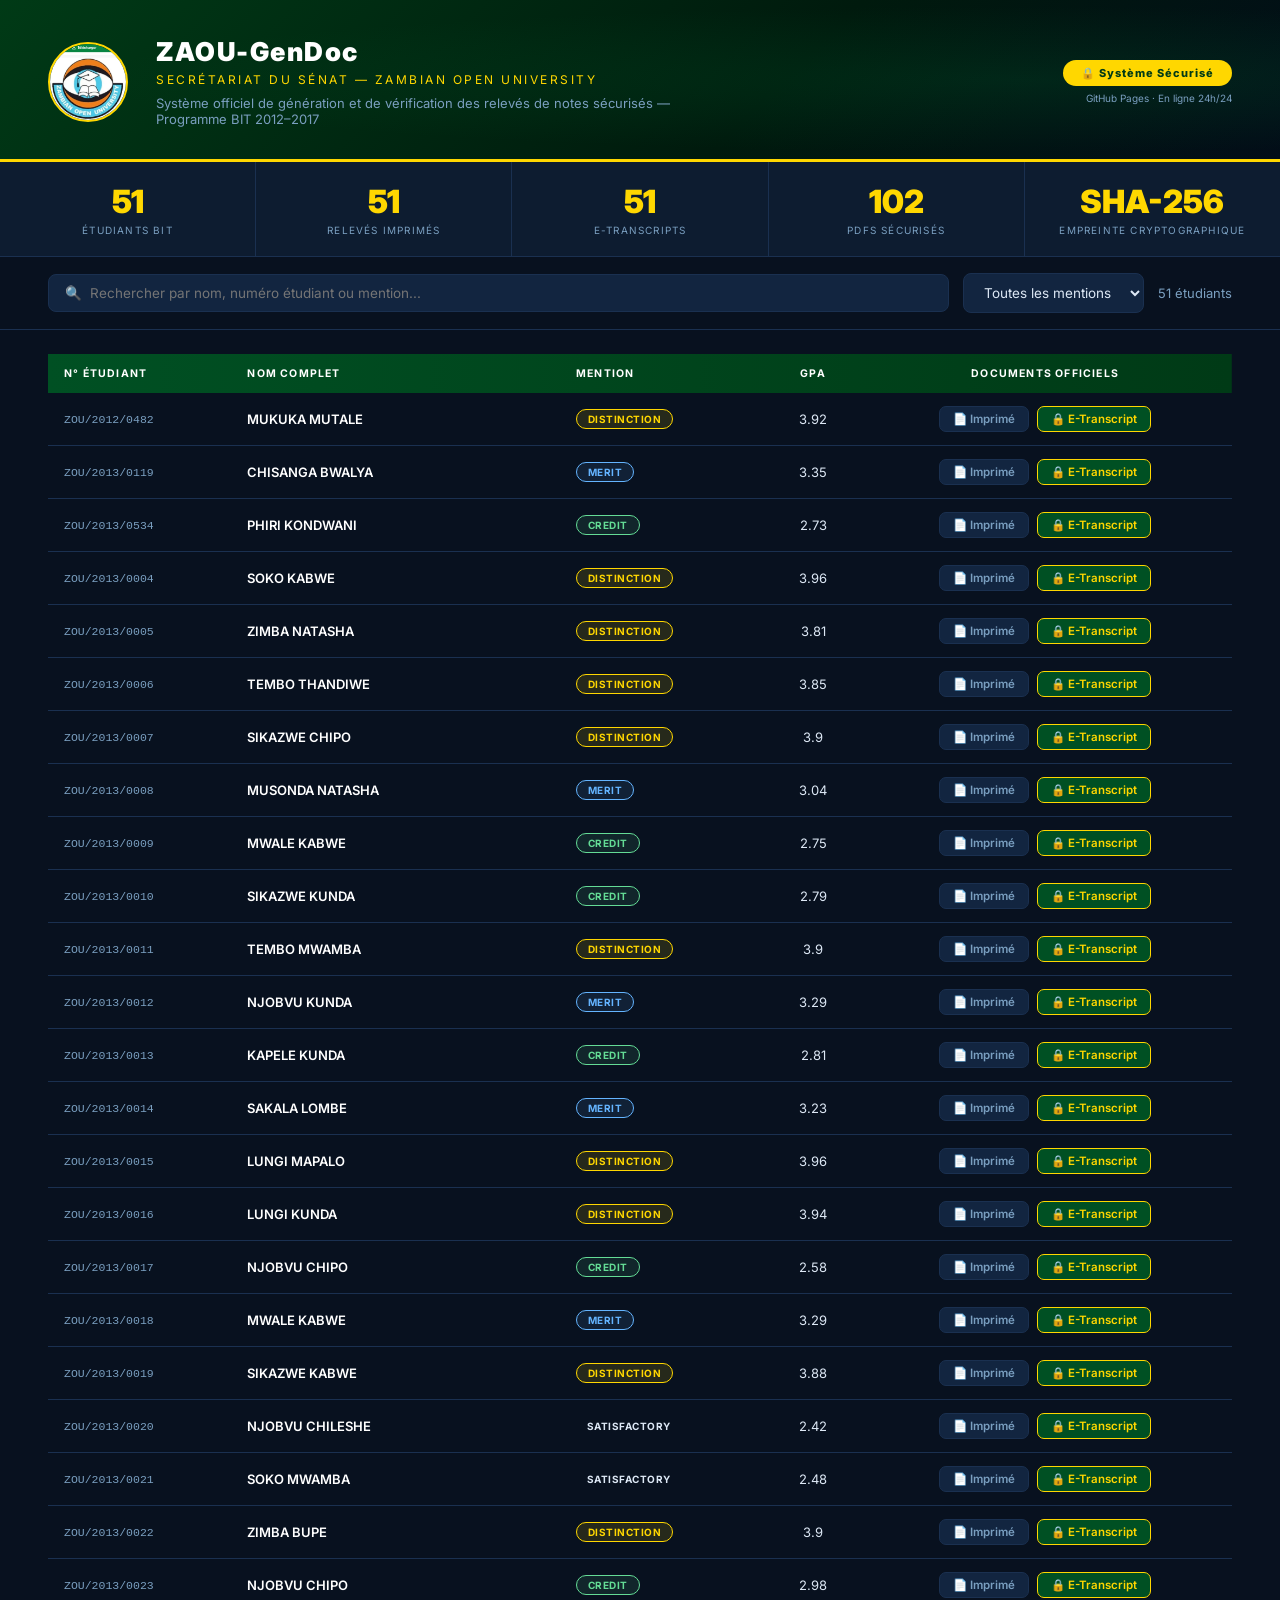
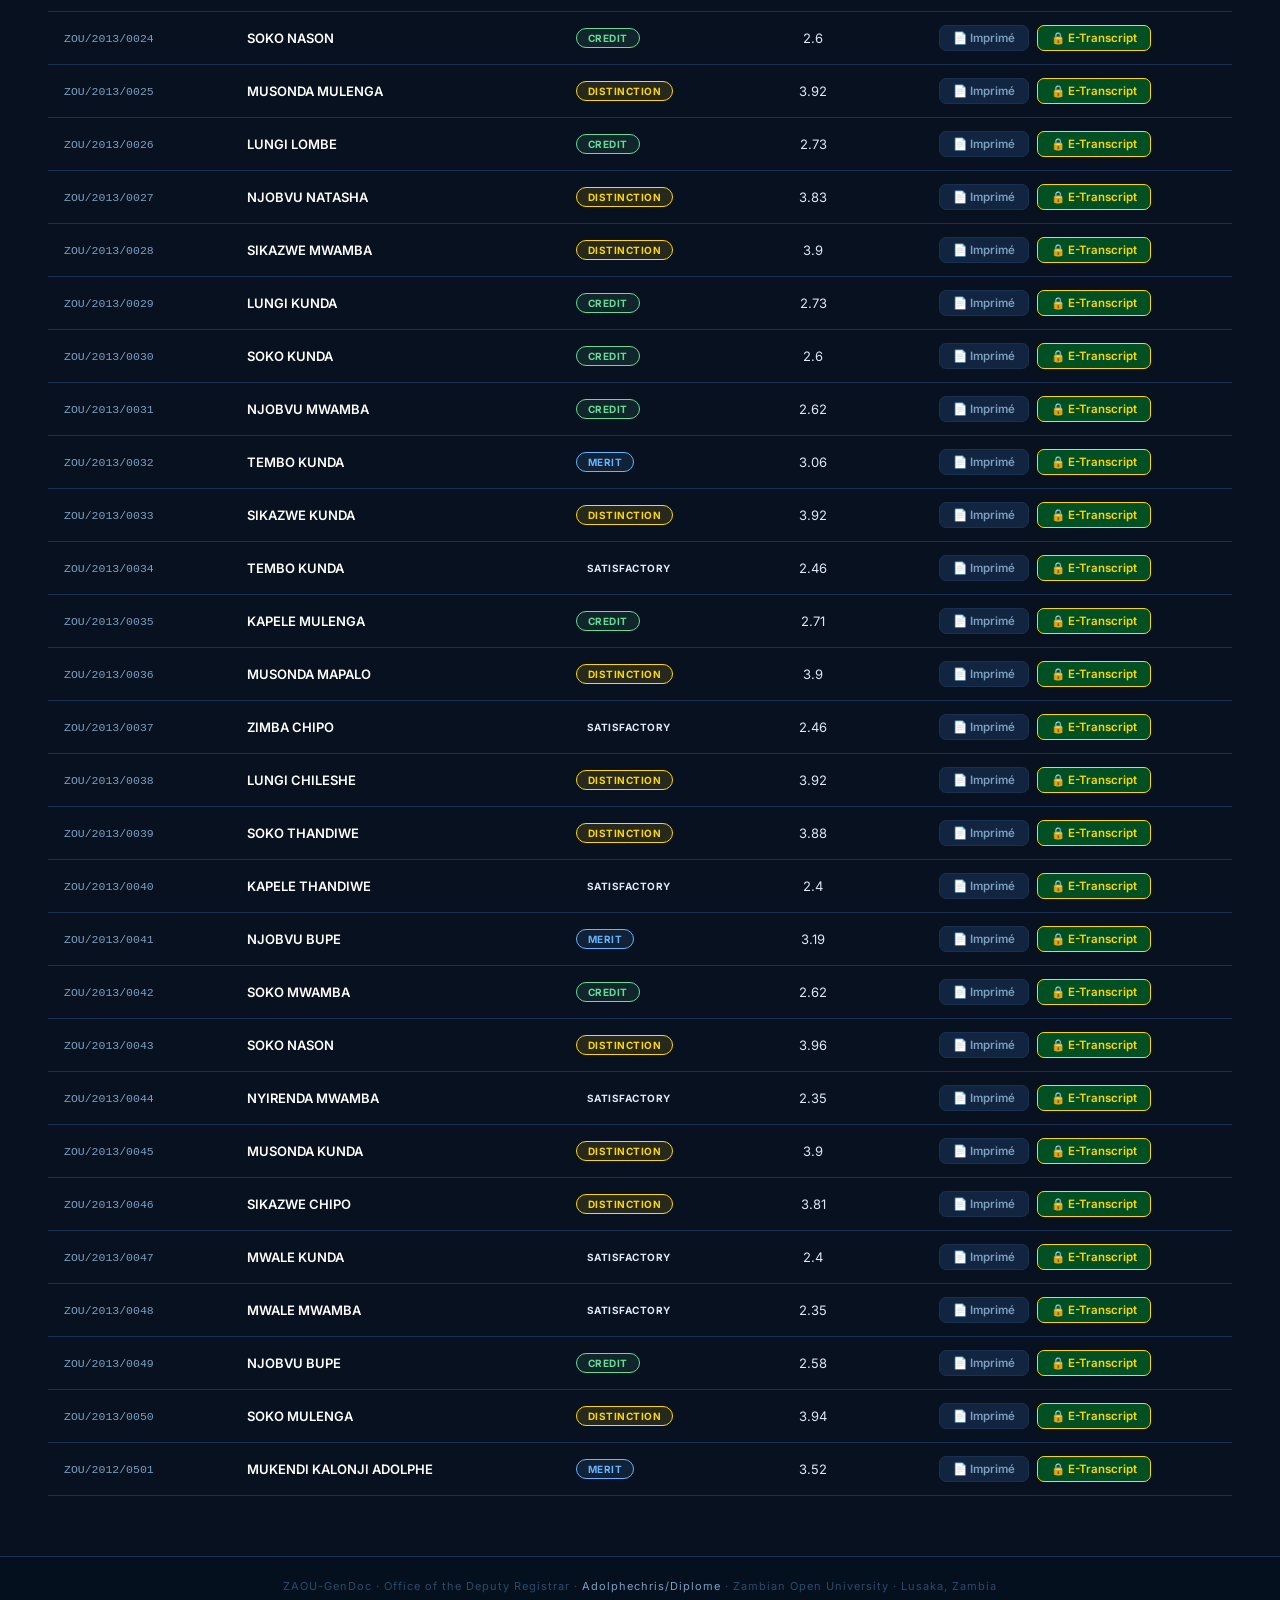
==== commit e3dc7fe9: "feat: add 51st student MUKENDI KALONJI ADOLPHE (2012-2015, exact 73.43% score)" ====
--- a/index.html
+++ b/index.html
@@ -27,7 +27,6 @@
 
     body { font-family: "Inter", sans-serif; background: var(--bg); color: var(--text); min-height: 100vh; }
 
-    /* ── HERO HEADER ── */
     .hero {
       background: linear-gradient(135deg, var(--green-dark) 0%, #001a0d 60%, #020d18 100%);
       border-bottom: 3px solid var(--gold);
@@ -48,7 +47,6 @@
     .hero-badge .pill { background: var(--gold); color: var(--green-dark); font-size: 11px; font-weight: 800; padding: 6px 18px; border-radius: 20px; letter-spacing: 1px; display: inline-block; }
     .hero-badge .updated { font-size: 10px; color: var(--text-dim); margin-top: 6px; }
 
-    /* ── STATS ── */
     .stats-bar {
       background: var(--bg2); border-bottom: 1px solid var(--border);
       display: flex; gap: 0; padding: 0;
@@ -63,7 +61,6 @@
     .stat .n { font-size: 32px; font-weight: 900; color: var(--gold); }
     .stat .l { font-size: 10px; color: var(--text-dim); text-transform: uppercase; letter-spacing: 1.2px; margin-top: 3px; }
 
-    /* ── TOOLBAR ── */
     .toolbar {
       background: var(--bg); border-bottom: 1px solid var(--border);
       padding: 16px 48px; display: flex; align-items: center; gap: 14px; flex-wrap: wrap;
@@ -78,7 +75,6 @@
     .toolbar select { cursor: pointer; }
     .toolbar .count { font-size: 13px; color: var(--text-dim); margin-left: auto; white-space: nowrap; }
 
-    /* ── TABLE ── */
     .table-wrap { padding: 24px 48px 60px; overflow-x: auto; }
     table { width: 100%; border-collapse: collapse; min-width: 780px; }
     thead tr { background: linear-gradient(90deg, var(--green-mid), var(--green-dark)); }
@@ -91,24 +87,20 @@
     td.name { font-weight: 600; color: #fff; }
     td.center { text-align: center; }
 
-    /* ── BADGES ── */
     .badge { display: inline-block; font-size: 10px; font-weight: 700; padding: 3px 11px; border-radius: 14px; letter-spacing: .5px; text-transform: uppercase; }
     .badge-DISTINCTION { background: rgba(255,215,0,.12); color: var(--gold); border: 1px solid var(--gold); }
     .badge-MERIT       { background: rgba(100,180,255,.1); color: #64b4ff; border: 1px solid #64b4ff; }
     .badge-CREDIT      { background: rgba(100,220,150,.1); color: #64dc96; border: 1px solid #64dc96; }
 
-    /* ── BUTTONS ── */
     .btn { display: inline-block; padding: 5px 13px; border-radius: 7px; font-size: 11.5px; font-weight: 600; text-decoration: none; margin: 2px; transition: transform .15s, box-shadow .15s, opacity .15s; }
     .btn:hover { transform: translateY(-2px); box-shadow: 0 5px 16px rgba(0,0,0,.45); opacity: .9; }
     .btn-print  { background: var(--bg3); color: var(--text-dim); border: 1px solid var(--border); }
     .btn-etrans { background: var(--green-mid); color: var(--gold); border: 1px solid var(--gold); }
 
-    /* ── FOOTER ── */
     footer { background: #05101f; border-top: 1px solid var(--border); text-align: center; padding: 22px; font-size: 11px; color: #2a4a6a; letter-spacing: 1px; }
     footer a { color: var(--text-dim); text-decoration: none; }
     footer a:hover { color: var(--gold); }
 
-    /* ── RESPONSIVE ── */
     @media (max-width: 700px) {
       .hero { flex-wrap: wrap; padding: 24px 20px; }
       .hero-badge { margin-left: 0; }
@@ -134,10 +126,10 @@
 </header>
 
 <div class="stats-bar">
-  <div class="stat"><div class="n">50</div><div class="l">Étudiants BIT</div></div>
-  <div class="stat"><div class="n">50</div><div class="l">Relevés Imprimés</div></div>
-  <div class="stat"><div class="n">50</div><div class="l">E-Transcripts</div></div>
-  <div class="stat"><div class="n">100</div><div class="l">PDFs Sécurisés</div></div>
+  <div class="stat"><div class="n">51</div><div class="l">Étudiants BIT</div></div>
+  <div class="stat"><div class="n">51</div><div class="l">Relevés Imprimés</div></div>
+  <div class="stat"><div class="n">51</div><div class="l">E-Transcripts</div></div>
+  <div class="stat"><div class="n">102</div><div class="l">PDFs Sécurisés</div></div>
   <div class="stat"><div class="n">SHA-256</div><div class="l">Empreinte Cryptographique</div></div>
 </div>
 
@@ -149,7 +141,7 @@
     <option value="MERIT">MERIT</option>
     <option value="CREDIT">CREDIT</option>
   </select>
-  <span class="count" id="cnt">50 étudiants</span>
+  <span class="count" id="cnt">51 étudiants</span>
 </div>
 
 <div class="table-wrap">
@@ -662,6 +654,16 @@
       <td class="center">
         <a class="btn btn-print" href="output/pdfs/ZOU_2013_0050_BIT_TRANSCRIPT.pdf" target="_blank">📄 Imprimé</a>
         <a class="btn btn-etrans" href="output/etranscripts/ZOU_2013_0050_BIT_E-TRANSCRIPT.pdf" target="_blank">🔒 E-Transcript</a>
+      </td>
+    </tr>
+    <tr>
+      <td class="mono">ZOU/2012/0501</td>
+      <td class="name">MUKENDI KALONJI ADOLPHE</td>
+      <td><span class="badge badge-MERIT">MERIT</span></td>
+      <td class="center">3.52</td>
+      <td class="center">
+        <a class="btn btn-print" href="output/pdfs/ZOU_2012_0501_BIT_TRANSCRIPT.pdf" target="_blank">📄 Imprimé</a>
+        <a class="btn btn-etrans" href="output/etranscripts/ZOU_2012_0501_BIT_E-TRANSCRIPT.pdf" target="_blank">🔒 E-Transcript</a>
       </td>
     </tr>
 
